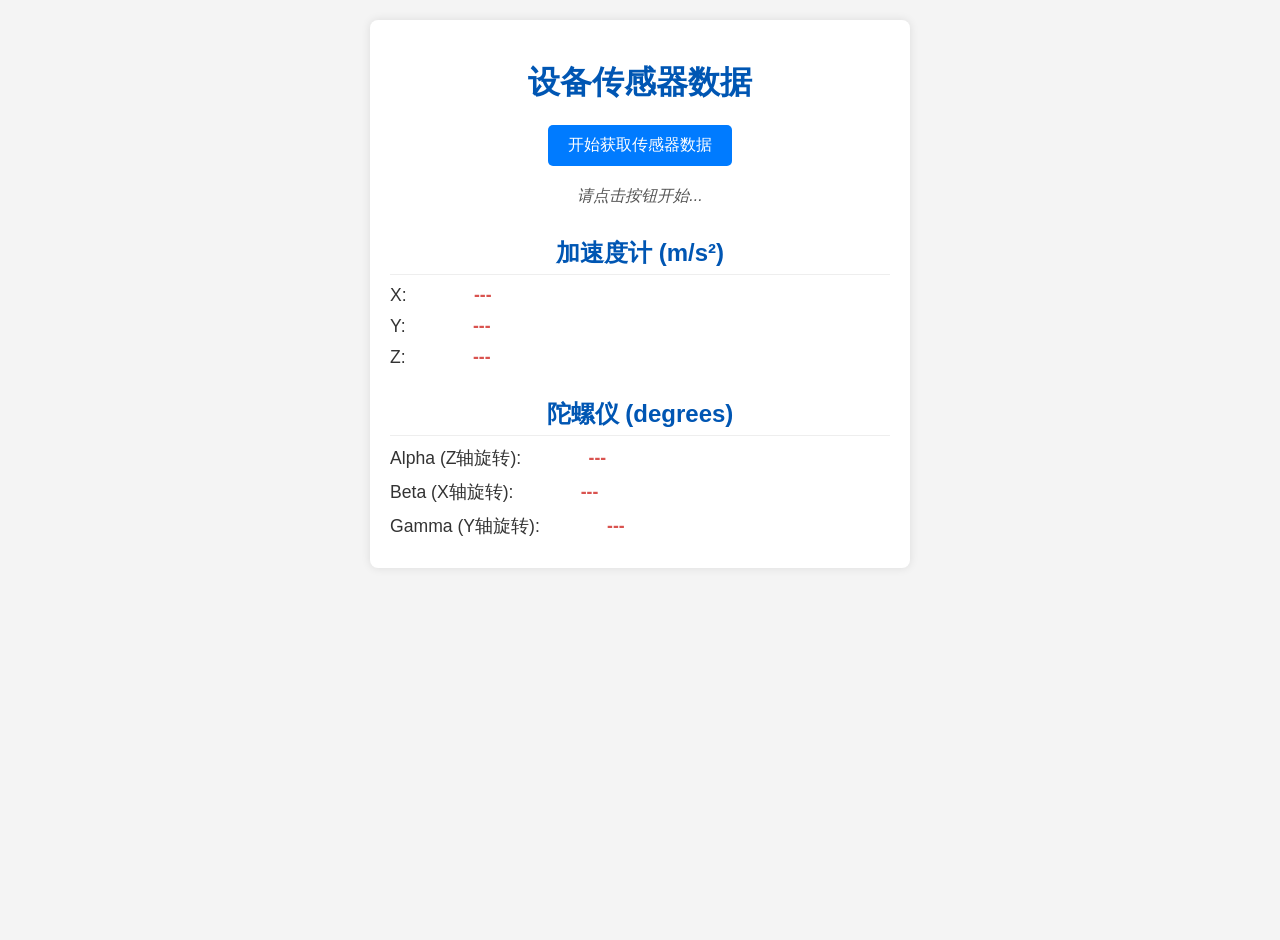
==== www/index.html @ 90c233ae "wip" ====
<!DOCTYPE html>
<html lang="zh-CN">
<head>
    <meta charset="UTF-8">
    <meta name="viewport" content="width=device-width, initial-scale=1.0">
    <title>传感器数据显示</title>
    <link rel="stylesheet" href="style.css">
    <link rel="manifest" href="/manifest.json">
</head>
<body>
    <div class="container">
        <h1>设备传感器数据</h1>

        <button id="startSensors">开始获取传感器数据</button>
        <p id="status">请点击按钮开始...</p>

        <div class="sensor-data">
            <h2>加速度计 (m/s²)</h2>
            <p>X: <span id="accelX">---</span></p>
            <p>Y: <span id="accelY">---</span></p>
            <p>Z: <span id="accelZ">---</span></p>
        </div>

        <div class="sensor-data">
            <h2>陀螺仪 (degrees)</h2>
            <p>Alpha (Z轴旋转): <span id="gyroAlpha">---</span></p>
            <p>Beta (X轴旋转): <span id="gyroBeta">---</span></p>
            <p>Gamma (Y轴旋转): <span id="gyroGamma">---</span></p>
        </div>
    </div>

    <script src="script.js"></script>
</body>
</html>
---- www/style.css ----
body {
    font-family: Arial, sans-serif;
    margin: 0;
    padding: 20px;
    background-color: #f4f4f4;
    color: #333;
    display: flex;
    justify-content: center;
    align-items: flex-start; /* Align to top */
    min-height: 100vh;
}

.container {
    background-color: #fff;
    padding: 20px;
    border-radius: 8px;
    box-shadow: 0 0 10px rgba(0, 0, 0, 0.1);
    max-width: 500px;
    width: 100%;
}

h1, h2 {
    text-align: center;
    color: #0056b3;
}

h1 {
    margin-bottom: 20px;
}

h2 {
    margin-top: 30px;
    margin-bottom: 10px;
    border-bottom: 1px solid #eee;
    padding-bottom: 5px;
}

.sensor-data p {
    margin: 10px 0;
    font-size: 1.1em;
}

.sensor-data span {
    font-weight: bold;
    color: #d9534f;
    min-width: 80px; /* Ensure consistent width for numbers */
    display: inline-block; /* For min-width to take effect */
    text-align: right; /* Align numbers to the right */
    padding-right: 10px; /* Spacing */
}

#startSensors {
    display: block;
    margin: 20px auto;
    padding: 10px 20px;
    font-size: 1em;
    color: #fff;
    background-color: #007bff;
    border: none;
    border-radius: 5px;
    cursor: pointer;
    transition: background-color 0.3s ease;
}

#startSensors:hover {
    background-color: #0056b3;
}

#status {
    text-align: center;
    margin-top: 15px;
    font-style: italic;
    color: #555;
}
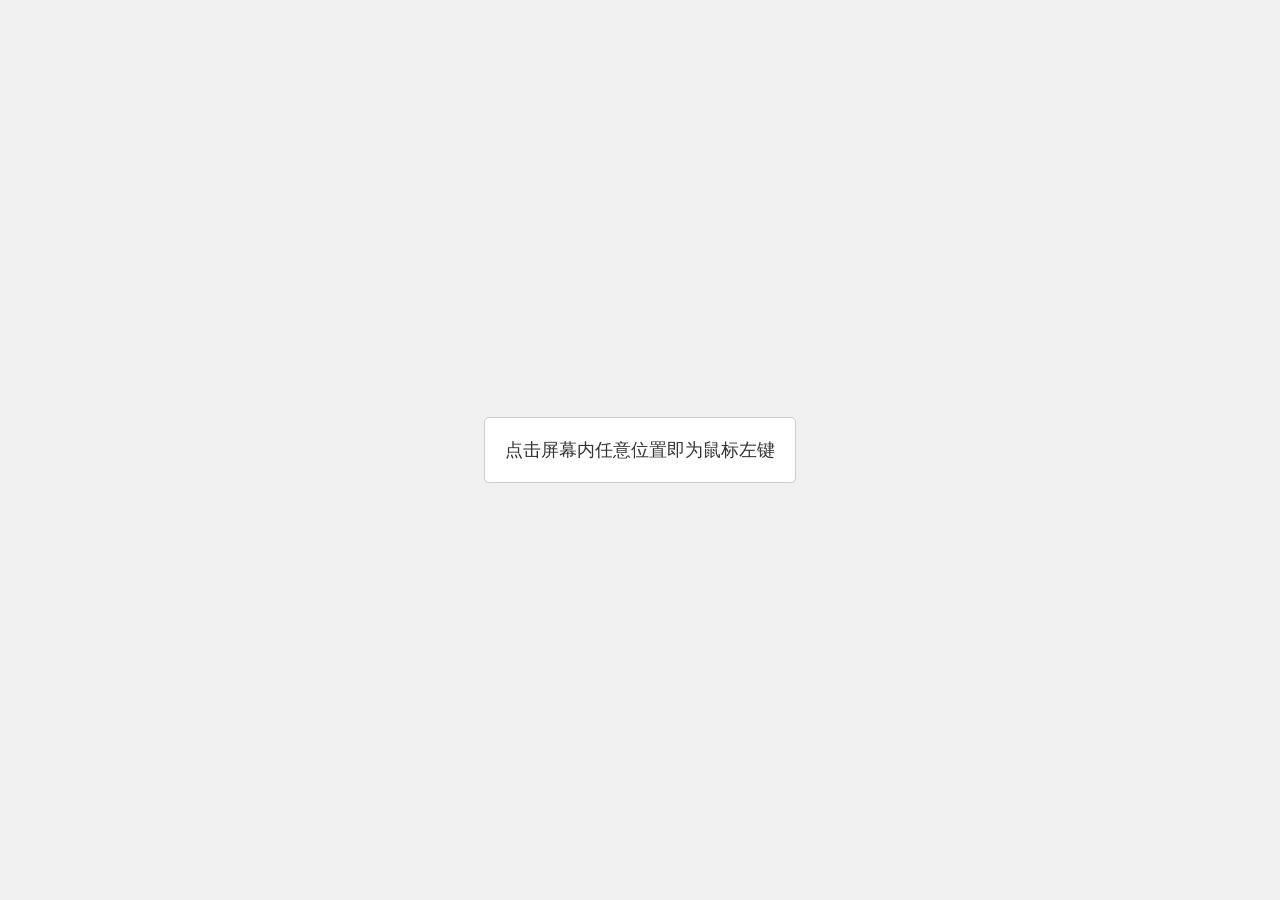
==== commit 2b1bb851: "" ====
--- a/www/index.html
+++ b/www/index.html
@@ -1,34 +1,42 @@
-<!DOCTYPE html>
-<html lang="zh-CN">
-<head>
-    <meta charset="UTF-8">
-    <meta name="viewport" content="width=device-width, initial-scale=1.0">
-    <title>传感器数据显示</title>
-    <link rel="stylesheet" href="style.css">
-    <link rel="manifest" href="/manifest.json">
-</head>
-<body>
-    <div class="container">
-        <h1>设备传感器数据</h1>
-
-        <button id="startSensors">开始获取传感器数据</button>
-        <p id="status">请点击按钮开始...</p>
-
-        <div class="sensor-data">
-            <h2>加速度计 (m/s²)</h2>
-            <p>X: <span id="accelX">---</span></p>
-            <p>Y: <span id="accelY">---</span></p>
-            <p>Z: <span id="accelZ">---</span></p>
-        </div>
-
-        <div class="sensor-data">
-            <h2>陀螺仪 (degrees)</h2>
-            <p>Alpha (Z轴旋转): <span id="gyroAlpha">---</span></p>
-            <p>Beta (X轴旋转): <span id="gyroBeta">---</span></p>
-            <p>Gamma (Y轴旋转): <span id="gyroGamma">---</span></p>
-        </div>
-    </div>
-
-    <script src="script.js"></script>
-</body>
+<!DOCTYPE html>
+<html lang="zh-CN">
+<head>
+    <meta charset="UTF-8">
+    <meta name="viewport" content="width=device-width, initial-scale=1.0">
+    <title>点击屏幕任意位置</title>
+    <style>
+        /* 使用Flexbox布局实现文字在屏幕中间绝对居中 */
+        body {
+            margin: auto;
+            /* 设置body高度为100%的视口高度 */
+            height: 100vh;
+            /* 设置为弹性布局 */
+            display: flex;
+            /* 水平居中 */
+            justify-content: center;
+            /* 垂直居中 */
+            align-items: center;
+            /* 设置背景颜色（可选） */
+            background-color: #f0f0f0;
+            /* 设置字体（可选） */
+            font-family: sans-serif;
+            /* 设置光标样式为手型（提示可点击） */
+            cursor: pointer;
+            overflow: hidden;
+        }
+        /* 可以给文字加点样式让它更明显 */
+        #hintText {
+            font-size: 18px;
+            color: #333;
+            padding: 20px;
+            border: 1px solid #ccc;
+            border-radius: 5px;
+            background-color: #fff;
+        }
+    </style>
+</head>
+<body id="body">
+    <div id="hintText">点击屏幕内任意位置即为鼠标左键</div>
+    <script src="script.js"></script>
+</body>
 </html>
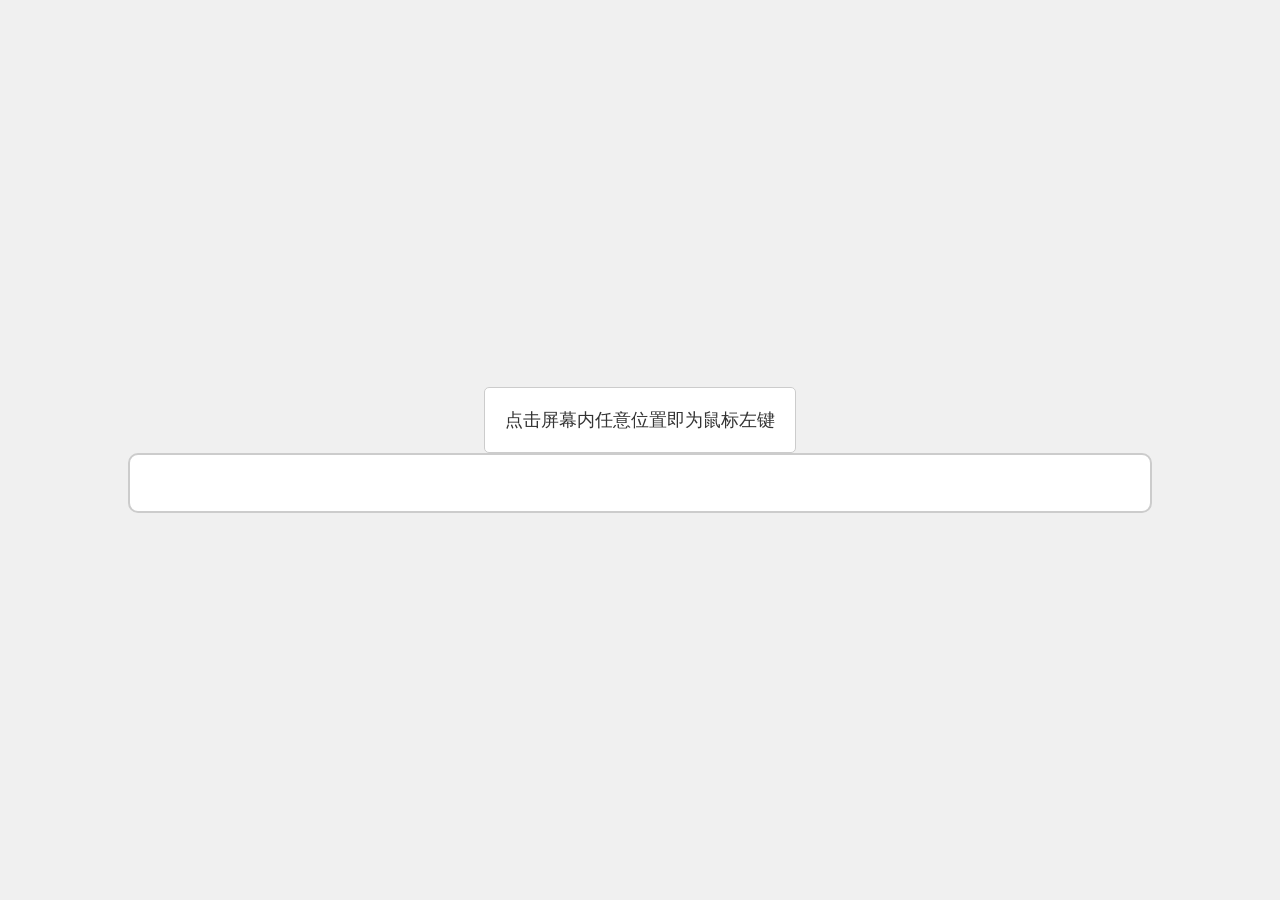
==== commit c70aff25: "添加输入" ====
--- a/www/index.html
+++ b/www/index.html
@@ -23,6 +23,8 @@
             /* 设置光标样式为手型（提示可点击） */
             cursor: pointer;
             overflow: hidden;
+            flex: 1;
+            flex-direction: column;
         }
         /* 可以给文字加点样式让它更明显 */
         #hintText {
@@ -33,10 +35,21 @@
             border-radius: 5px;
             background-color: #fff;
         }
+        #inputText {
+            width: 80%; /* 宽度占视口宽度的80% */
+            height: 60px; /* 设置绝对高度 */
+            padding: 16px 20px; /* 增加内边距，使触摸区域更大 */
+            font-size: 24px; /* 增大字体 */
+            box-sizing: border-box; /* 确保padding不影响总宽度 */
+            border: 2px solid #ccc; /* 更粗的边框便于识别 */
+            border-radius: 10px; /* 圆角 */
+            text-align: center; /* 文字居中 */
+        }
     </style>
 </head>
 <body id="body">
     <div id="hintText">点击屏幕内任意位置即为鼠标左键</div>
+    <input id="inputText"></input>
     <script src="script.js"></script>
 </body>
 </html>
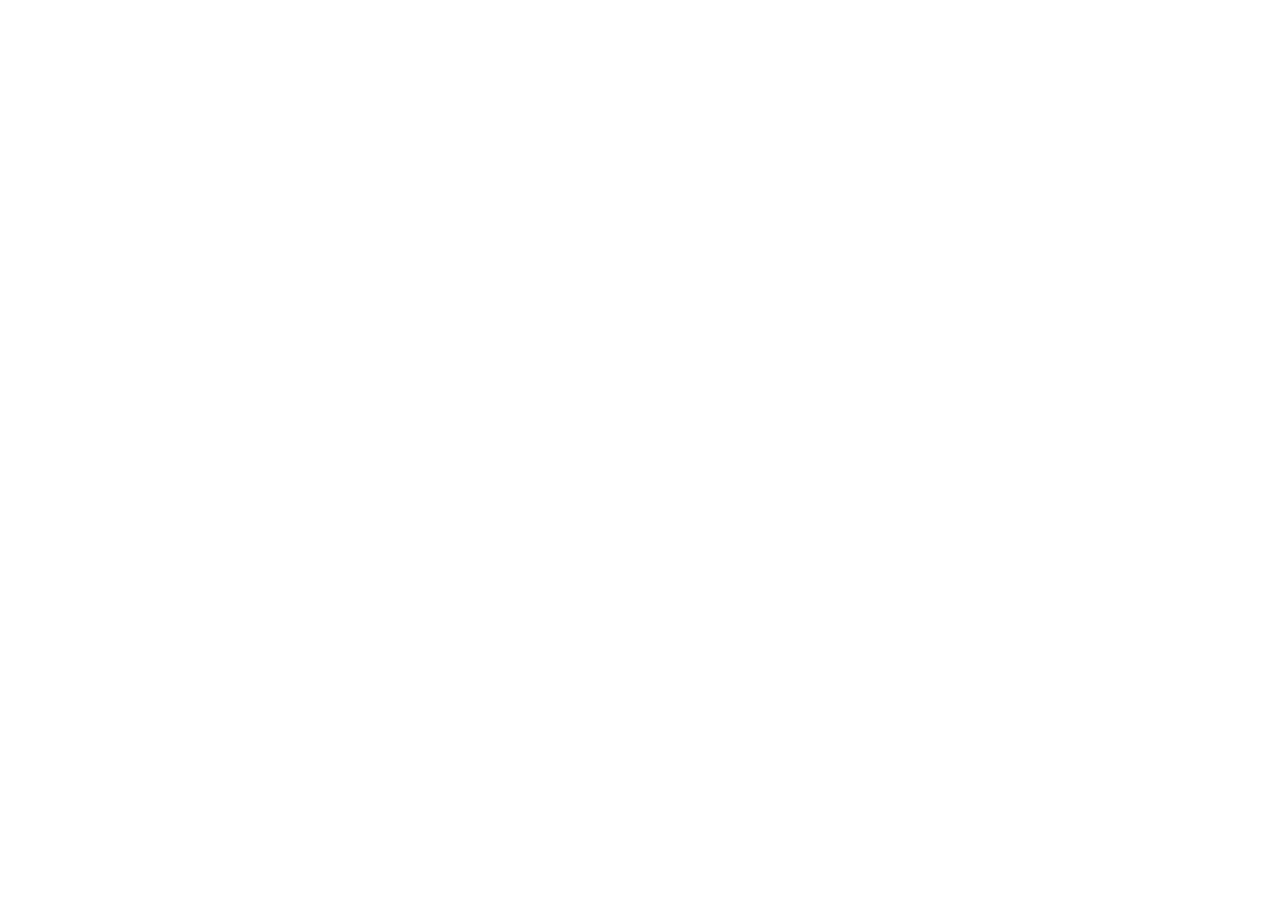
==== commit 19be8754: "idk" ====
--- a/www/index.html
+++ b/www/index.html
@@ -1,55 +1 @@
-<!DOCTYPE html>
-<html lang="zh-CN">
-<head>
-    <meta charset="UTF-8">
-    <meta name="viewport" content="width=device-width, initial-scale=1.0">
-    <title>点击屏幕任意位置</title>
-    <style>
-        /* 使用Flexbox布局实现文字在屏幕中间绝对居中 */
-        body {
-            margin: auto;
-            /* 设置body高度为100%的视口高度 */
-            height: 100vh;
-            /* 设置为弹性布局 */
-            display: flex;
-            /* 水平居中 */
-            justify-content: center;
-            /* 垂直居中 */
-            align-items: center;
-            /* 设置背景颜色（可选） */
-            background-color: #f0f0f0;
-            /* 设置字体（可选） */
-            font-family: sans-serif;
-            /* 设置光标样式为手型（提示可点击） */
-            cursor: pointer;
-            overflow: hidden;
-            flex: 1;
-            flex-direction: column;
-        }
-        /* 可以给文字加点样式让它更明显 */
-        #hintText {
-            font-size: 18px;
-            color: #333;
-            padding: 20px;
-            border: 1px solid #ccc;
-            border-radius: 5px;
-            background-color: #fff;
-        }
-        #inputText {
-            width: 80%; /* 宽度占视口宽度的80% */
-            height: 60px; /* 设置绝对高度 */
-            padding: 16px 20px; /* 增加内边距，使触摸区域更大 */
-            font-size: 24px; /* 增大字体 */
-            box-sizing: border-box; /* 确保padding不影响总宽度 */
-            border: 2px solid #ccc; /* 更粗的边框便于识别 */
-            border-radius: 10px; /* 圆角 */
-            text-align: center; /* 文字居中 */
-        }
-    </style>
-</head>
-<body id="body">
-    <div id="hintText">点击屏幕内任意位置即为鼠标左键</div>
-    <input id="inputText"></input>
-    <script src="script.js"></script>
-</body>
-</html>+<!doctype html><html lang="zh"><head><meta charset="utf-8"/><link rel="icon" href="https://avemujica.bang-dream.com/wordpress/wp-content/themes/avemujica/img/moon-r.svg" type="image/svg+xml"><meta name="viewport" content="width=device-width,initial-scale=1"/><meta name="theme-color" content="#000000"/><meta name="description" content="博客, 碎碎念, bilibili封面提取工具, 数制转换器"/><link rel="apple-touch-icon" href="/logo192.png"/><link rel="manifest" href="/manifest.json"/><title>月桂树</title><script defer="defer" src="/static/js/main.313c9008.js"></script><link href="/static/css/main.172dc5ce.css" rel="stylesheet"></head><body><noscript>You need to enable JavaScript to run this app.</noscript><noscript>显然，你没有允许JavaScript的运行，而这个网站是通过react构建的。</noscript><div id="root"></div></body></html>
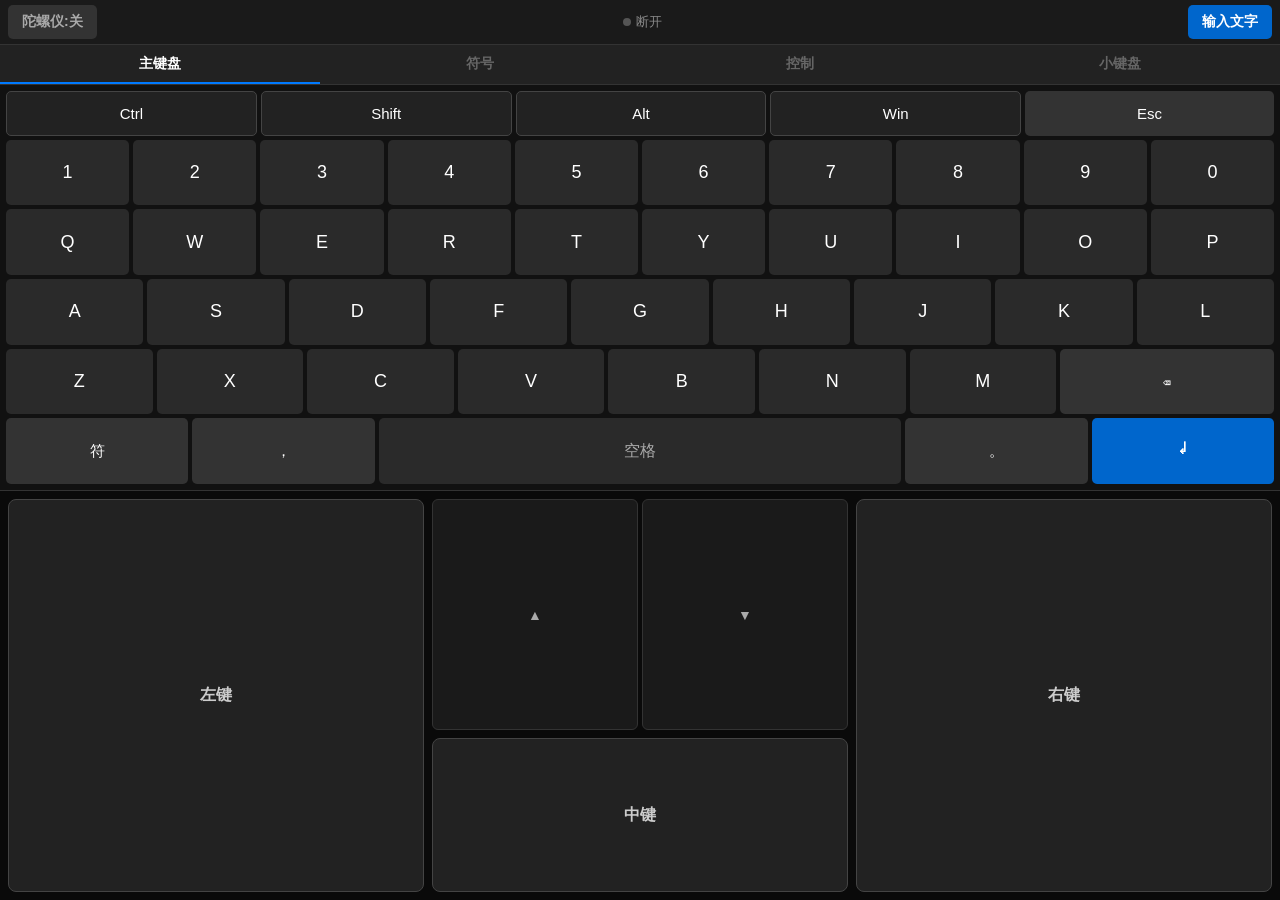
==== commit b6b7e57d: "GLM5不是来帮我的，是来折磨我的" ====
--- a/www/index.html
+++ b/www/index.html
@@ -1 +1,458 @@
-<!doctype html><html lang="zh"><head><meta charset="utf-8"/><link rel="icon" href="https://avemujica.bang-dream.com/wordpress/wp-content/themes/avemujica/img/moon-r.svg" type="image/svg+xml"><meta name="viewport" content="width=device-width,initial-scale=1"/><meta name="theme-color" content="#000000"/><meta name="description" content="博客, 碎碎念, bilibili封面提取工具, 数制转换器"/><link rel="apple-touch-icon" href="/logo192.png"/><link rel="manifest" href="/manifest.json"/><title>月桂树</title><script defer="defer" src="/static/js/main.313c9008.js"></script><link href="/static/css/main.172dc5ce.css" rel="stylesheet"></head><body><noscript>You need to enable JavaScript to run this app.</noscript><noscript>显然，你没有允许JavaScript的运行，而这个网站是通过react构建的。</noscript><div id="root"></div></body></html>+<!DOCTYPE html>
+<html lang="zh-CN">
+<head>
+    <meta charset="UTF-8">
+    <meta name="viewport" content="width=device-width, initial-scale=1.0, maximum-scale=1.0, user-scalable=no">
+    <title>PC 远程控制台 Pro</title>
+    <style>
+        /* --- 全局布局 --- */
+        * { box-sizing: border-box; -webkit-tap-highlight-color: transparent; }
+        body {
+            margin: 0; padding: 0; height: 100vh; width: 100vw;
+            background-color: #111; color: #ddd;
+            font-family: -apple-system, BlinkMacSystemFont, "Segoe UI", Roboto, Helvetica, Arial, sans-serif;
+            display: flex; flex-direction: column; overflow: hidden;
+            touch-action: manipulation;
+        }
+
+        /* --- 1. 顶栏 --- */
+        .header {
+            height: 45px; min-height: 45px;
+            background: #1a1a1a; border-bottom: 1px solid #333;
+            display: flex; justify-content: space-between; align-items: center;
+            padding: 0 8px; z-index: 10;
+        }
+        .header-btn {
+            background: #333; border: none; color: #aaa;
+            padding: 8px 14px; border-radius: 5px; font-size: 14px; font-weight: bold;
+            cursor: pointer;
+        }
+        .header-btn.active { background: #00aa00; color: white; }
+        .header-btn.input-mode { background: #0066cc; color: white; }
+        .status-info { font-size: 13px; color: #888; text-align: center; display: flex; align-items: center; gap: 5px; }
+        .status-dot { display: inline-block; width: 8px; height: 8px; background: #555; border-radius: 50%; }
+        .status-dot.on { background: #0f0; box-shadow: 0 0 5px #0f0; }
+
+        /* --- 2. 输入法层 --- */
+        .input-overlay {
+            position: fixed; top: 0; left: 0; right: 0; bottom: 0;
+            background: rgba(0,0,0,0.95); z-index: 200;
+            display: none; flex-direction: column; justify-content: center; padding: 20px;
+        }
+        .input-overlay.visible { display: flex; }
+        #hiddenInput { width: 100%; padding: 15px; font-size: 18px; border: 1px solid #555; background: #222; color: white; border-radius: 5px; margin-bottom: 15px; outline: none; }
+        .btn-row { display: flex; gap: 10px; }
+        .btn-row button { flex: 1; padding: 15px; font-size: 18px; border: none; border-radius: 5px; font-weight: bold; cursor: pointer; }
+        .btn-cancel { background: #444; color: #aaa; }
+        .btn-send { background: #007aff; color: white; }
+
+        /* --- 3. 标签导航 --- */
+        .tab-nav {
+            height: 40px; min-height: 40px;
+            background: #222; display: flex; border-bottom: 1px solid #333;
+        }
+        .tab-btn {
+            flex: 1; background: transparent; border: none; color: #666;
+            font-size: 14px; font-weight: bold; border-bottom: 2px solid transparent; cursor: pointer;
+            transition: all 0.2s;
+        }
+        .tab-btn.active { color: #fff; border-bottom-color: #007aff; }
+
+        /* --- 4. 键盘主区域 --- */
+        .keyboard-container {
+            height: 45vh; 
+            display: flex; flex-direction: column;
+            padding: 4px;
+            position: relative;
+        }
+
+        /* --- 按键通用样式 --- */
+        .key {
+            display: flex; justify-content: center; align-items: center;
+            background: #2a2a2a; color: white;
+            border: none; border-radius: 5px;
+            font-size: 18px; font-weight: 500;
+            margin: 2px;
+            cursor: pointer; user-select: none;
+            transition: background 0.1s;
+        }
+        .key:active { background: #444; transform: scale(0.98); }
+        .key-func { background: #333; font-size: 15px; }
+        .key-modifier { background: #222; border: 1px solid #444; font-size: 15px; }
+        .key-modifier.active { background: #ff9500; color: black; border-color: #ff9500; }
+        .key-action { background: #0066cc; font-size: 16px; font-weight: bold; }
+        .key-space { font-size: 16px; color: #aaa; }
+        
+        .page { display: none; height: 100%; flex-direction: column; width: 100%; }
+        .page.active { display: flex; }
+
+        /* --- 主键盘布局 --- */
+        #page-main .row { display: flex; justify-content: center; flex: 1; width: 100%; }
+        #page-main .key { flex: 1; }
+        #page-main .key-wide { flex: 1.5; }
+        #page-main .key-space { flex: 3; }
+
+        /* --- 符号键盘布局 --- */
+        #page-symbol .row { display: flex; justify-content: center; flex: 1; width: 100%; }
+        #page-symbol .key { flex: 1; font-size: 16px; }
+
+        /* --- 小键盘网格 --- */
+        .numpad-grid { display: grid; grid-template-columns: repeat(4, 1fr); grid-template-rows: repeat(5, 1fr); gap: 4px; height: 100%; }
+        .num-add { grid-row: span 2; }
+        .num-enter { grid-row: span 2; }
+        .num-zero { grid-column: span 2; }
+
+        /* --- 控制键页面 --- */
+        .func-grid { display: flex; flex-direction: column; flex: 1; gap: 4px; }
+        .func-grid .row { display: flex; flex: 1; gap: 4px; }
+        .func-grid .key { flex: 1; margin: 0; }
+        .arrows-box { display: grid; grid-template-columns: repeat(3, 1fr); grid-template-rows: repeat(2, 1fr); gap: 4px; margin-top: auto; padding: 10px; height: 40%; }
+        .arrow-up { grid-column: 2; grid-row: 1; }
+        .arrow-left { grid-column: 1; grid-row: 2; }
+        .arrow-down { grid-column: 2; grid-row: 2; }
+        .arrow-right { grid-column: 3; grid-row: 2; }
+
+        /* --- 5. 底部鼠标控制区 (修正布局) --- */
+        .mouse-area {
+            flex: 1; /* 填满剩余空间 */
+            background: #0a0a0a;
+            border-top: 1px solid #333;
+            padding: 8px;
+        }
+        
+        /* 修正后的 Grid：3列 2行 */
+        .mouse-grid {
+            display: grid;
+            grid-template-columns: repeat(3, 1fr);
+            grid-template-rows: 1.2fr 0.8fr; /* 中键所在的行略高 (60%)，滚轮行略矮 (40%) */
+            gap: 8px;
+            height: 100%;
+        }
+
+        .mouse-btn {
+            background: #222;
+            border: 1px solid #444;
+            color: #ccc;
+            font-size: 16px;
+            font-weight: bold;
+            border-radius: 8px;
+            display: flex;
+            align-items: center;
+            justify-content: center;
+            cursor: pointer;
+            user-select: none;
+            transition: all 0.1s;
+            margin: 0; /* 重置 margin */
+        }
+
+        .mouse-btn:active {
+            background: #007aff;
+            color: white;
+            border-color: #007aff;
+            transform: scale(0.98);
+        }
+
+        /* 布局定位 */
+        .mouse-left { grid-column: 1; grid-row: 1 / 3; } /* 左键：跨两行 */
+        .mouse-right { grid-column: 3; grid-row: 1 / 3; } /* 右键：跨两行 */
+        
+        /* 中键：位于中间列第一行 */
+        .mouse-middle { grid-column: 2; grid-row: 2; } 
+
+        /* 滚轮容器：位于中间列第二行 */
+        .wheel-container {
+            grid-column: 2; grid-row: 1;
+            display: flex;
+            gap: 4px;
+        }
+        
+        .wheel-btn {
+            flex: 1;
+            background: #1a1a1a;
+            border: 1px solid #333;
+            color: #aaa;
+            border-radius: 6px;
+            font-size: 14px;
+            display: flex;
+            align-items: center;
+            justify-content: center;
+            cursor: pointer;
+        }
+        .wheel-btn:active { background: #333; color: white; }
+
+    </style>
+</head>
+<body>
+
+    <!-- 1. 顶栏 -->
+    <div class="header">
+        <button id="mouseBtn" class="header-btn">陀螺仪:关</button>
+        <div class="status-info">
+            <span class="status-dot" id="statusDot"></span>
+            <span id="statusText">连接中</span>
+        </div>
+        <button id="inputBtn" class="header-btn input-mode">输入文字</button>
+    </div>
+
+    <!-- 2. 输入法覆盖层 -->
+    <div class="input-overlay" id="inputOverlay">
+        <input type="text" id="hiddenInput" placeholder="输入中文后点击发送...">
+        <div class="btn-row">
+            <button id="cancelBtn" class="btn-cancel">取消</button>
+            <button id="sendBtn" class="btn-send">发送</button>
+        </div>
+    </div>
+
+    <!-- 3. 标签导航 -->
+    <div class="tab-nav">
+        <button class="tab-btn active" data-tab="main">主键盘</button>
+        <button class="tab-btn" data-tab="symbol">符号</button>
+        <button class="tab-btn" data-tab="func">控制</button>
+        <button class="tab-btn" data-tab="numpad">小键盘</button>
+    </div>
+
+    <!-- 4. 键盘区域 -->
+    <div class="keyboard-container">
+        <!-- 页面内容保持不变，略... -->
+        <div id="page-main" class="page active">
+            <div class="row" style="flex: 0.7;">
+                <button class="key key-modifier" data-key="Control">Ctrl</button>
+                <button class="key key-modifier" data-key="Shift">Shift</button>
+                <button class="key key-modifier" data-key="Alt">Alt</button>
+                <button class="key key-modifier" data-key="Meta">Win</button>
+                <button class="key key-func" data-key="Escape">Esc</button>
+            </div>
+            <div class="row" id="row-num"></div>
+            <div class="row">
+                <button class="key" data-key="q">Q</button><button class="key" data-key="w">W</button><button class="key" data-key="e">E</button>
+                <button class="key" data-key="r">R</button><button class="key" data-key="t">T</button><button class="key" data-key="y">Y</button>
+                <button class="key" data-key="u">U</button><button class="key" data-key="i">I</button><button class="key" data-key="o">O</button>
+                <button class="key" data-key="p">P</button>
+            </div>
+            <div class="row">
+                <button class="key" data-key="a">A</button><button class="key" data-key="s">S</button><button class="key" data-key="d">D</button>
+                <button class="key" data-key="f">F</button><button class="key" data-key="g">G</button><button class="key" data-key="h">H</button>
+                <button class="key" data-key="j">J</button><button class="key" data-key="k">K</button><button class="key" data-key="l">L</button>
+            </div>
+            <div class="row">
+                <button class="key" data-key="z">Z</button><button class="key" data-key="x">X</button><button class="key" data-key="c">C</button>
+                <button class="key" data-key="v">V</button><button class="key" data-key="b">B</button><button class="key" data-key="n">N</button>
+                <button class="key" data-key="m">M</button>
+                <button class="key key-func key-wide" data-key="Backspace">⌫</button>
+            </div>
+            <div class="row">
+                <button class="key key-func" data-action="toggle-symbol">符</button>
+                <button class="key key-func" data-key=",">，</button>
+                <button class="key key-space" data-key=" ">空格</button>
+                <button class="key key-func" data-key=".">。</button>
+                <button class="key key-action" data-key="Enter">↵</button>
+            </div>
+        </div>
+
+        <div id="page-symbol" class="page">
+             <!-- 符号页内容... 同上一次代码 -->
+             <div class="row"> <button class="key" data-key=",">,</button><button class="key" data-key=".">.</button><button class="key" data-key="?">?</button><button class="key" data-key="!">!</button><button class="key" data-key="\">\</button><button class="key" data-key=":">:</button><button class="key" data-key=";">;</button><button class="key" data-key="&quot;">"</button><button class="key" data-key="&quot;">"</button><button class="key" data-key="…">…</button> </div>
+             <div class="row"> <button class="key" data-key="(">(</button><button class="key" data-key=")">)</button><button class="key" data-key="[">[</button><button class="key" data-key="]">]</button><button class="key" data-key="{">{</button><button class="key" data-key="}">}</button><button class="key" data-key="<">&lt;</button><button class="key" data-key=">">&lt;</button><button class="key" data-key="「">「</button><button class="key" data-key="」">」</button> </div>
+             <div class="row"> <button class="key" data-key="@">@</button><button class="key" data-key="#">#</button><button class="key" data-key="%">%</button><button class="key" data-key="&">&</button><button class="key" data-key="*">*</button><button class="key" data-key="+">+</button><button class="key" data-key="-">-</button><button class="key" data-key="=">=</button><button class="key" data-key="_">_</button><button class="key" data-key="|">|</button> </div>
+             <div class="row"> <button class="key" data-key="~">~</button><button class="key" data-key="`">`</button><button class="key" data-key="^">^</button><button class="key" data-key="\\">\</button><button class="key" data-key="/">/</button><button class="key" data-key="$">$</button><button class="key" data-key="￥">￥</button><button class="key" data-key="€">€</button><button class="key" data-key="'">'</button><button class="key key-func" data-key="Backspace">⌫</button> </div>
+             <div class="row"> <button class="key key-func" data-action="toggle-main">ABC</button><button class="key key-func" data-key=" ">空格</button><button class="key key-action key-wide" data-key="Enter">↵</button> </div>
+        </div>
+
+        <div id="page-func" class="page">
+             <!-- 控制页内容... 同上一次代码 -->
+             <div class="func-grid">
+                <div class="row"> <button class="key key-func" data-key="F1">F1</button> <button class="key key-func" data-key="F2">F2</button> <button class="key key-func" data-key="F3">F3</button> <button class="key key-func" data-key="F4">F4</button> <button class="key key-func" data-key="F5">F5</button> </div>
+                <div class="row"> <button class="key key-func" data-key="F6">F6</button> <button class="key key-func" data-key="F7">F7</button> <button class="key key-func" data-key="F8">F8</button> <button class="key key-func" data-key="F9">F9</button> <button class="key key-func" data-key="F10">F10</button> </div>
+                <div class="row"> <button class="key key-func" data-key="F11">F11</button> <button class="key key-func" data-key="F12">F12</button> <button class="key key-func" data-key="PrintScreen">PrtSc</button> <button class="key key-func" data-key="ScrollLock">ScrLk</button> <button class="key key-func" data-key="Pause">Pause</button> </div>
+                <div class="row" style="margin-top: 10px;"> <button class="key key-func" data-key="Insert">Ins</button> <button class="key key-func" data-key="Home">Home</button> <button class="key key-func" data-key="PageUp">PgUp</button> </div>
+                <div class="row"> <button class="key key-func" data-key="Delete">Del</button> <button class="key key-func" data-key="End">End</button> <button class="key key-func" data-key="PageDown">PgDn</button> </div>
+                <div class="arrows-box"> <button class="key arrow-up" data-key="ArrowUp">↑</button> <button class="key arrow-left" data-key="ArrowLeft">←</button> <button class="key arrow-down" data-key="ArrowDown">↓</button> <button class="key arrow-right" data-key="ArrowRight">→</button> </div>
+             </div>
+        </div>
+
+        <div id="page-numpad" class="page">
+             <!-- 小键盘内容... 同上一次代码 -->
+             <div class="numpad-grid"> <button class="key key-func" data-key="NumLock">Num</button> <button class="key key-func" data-key="Divide">/</button> <button class="key key-func" data-key="Multiply">*</button> <button class="key key-func" data-key="Subtract">-</button> <button class="key" data-key="7">7</button> <button class="key" data-key="8">8</button> <button class="key" data-key="9">9</button> <button class="key key-action num-add" data-key="Add">+</button> <button class="key" data-key="4">4</button> <button class="key" data-key="5">5</button> <button class="key" data-key="6">6</button> <button class="key" data-key="1">1</button> <button class="key" data-key="2">2</button> <button class="key" data-key="3">3</button> <button class="key key-action num-enter" data-key="Enter">↵</button> <button class="key num-zero" data-key="0">0</button> <button class="key" data-key="Decimal">.</button> </div>
+        </div>
+    </div>
+
+    <!-- 5. 底部鼠标控制区 (结构修正) -->
+    <div class="mouse-area">
+        <div class="mouse-grid">
+            <!-- 左键：跨行 -->
+            <button class="mouse-btn mouse-left" data-mouse="left">左键</button>
+            
+            <!-- 中间列：中键在上 -->
+            <button class="mouse-btn mouse-middle" data-mouse="middle">中键</button>
+            
+            <!-- 中间列：滚轮在下 (容器) -->
+            <div class="wheel-container">
+                <button class="wheel-btn" data-mouse="wheel_up">▲</button>
+                <button class="wheel-btn" data-mouse="wheel_down">▼</button>
+            </div>
+
+            <!-- 右键：跨行 -->
+            <button class="mouse-btn mouse-right" data-mouse="right">右键</button>
+        </div>
+    </div>
+
+    <script>
+        // JS 逻辑与上一次代码一致，无需改动
+        document.addEventListener('DOMContentLoaded', () => {
+            const mouseBtn = document.getElementById('mouseBtn');
+            const inputBtn = document.getElementById('inputBtn');
+            const inputOverlay = document.getElementById('inputOverlay');
+            const hiddenInput = document.getElementById('hiddenInput');
+            const cancelBtn = document.getElementById('cancelBtn');
+            const sendBtn = document.getElementById('sendBtn');
+            const statusDot = document.getElementById('statusDot');
+            const statusText = document.getElementById('statusText');
+            const rowNum = document.getElementById('row-num');
+            const tabBtns = document.querySelectorAll('.tab-btn');
+            const pages = document.querySelectorAll('.page');
+            const keyboardContainer = document.querySelector('.keyboard-container');
+            const mouseArea = document.querySelector('.mouse-area');
+
+            let socket;
+            let isMouseOn = false;
+            let isSymbolMode = false;
+            const activeModifiers = new Set();
+
+            const numbers = ['1', '2', '3', '4', '5', '6', '7', '8', '9', '0'];
+            const symbols = ['!', '@', '#', '$', '%', '^', '&', '*', '(', ')'];
+
+            function renderNumRow() {
+                rowNum.innerHTML = '';
+                const dataSource = isSymbolMode ? symbols : numbers;
+                dataSource.forEach(char => {
+                    const btn = document.createElement('button');
+                    btn.className = 'key';
+                    btn.textContent = char;
+                    btn.dataset.key = char;
+                    rowNum.appendChild(btn);
+                });
+            }
+            renderNumRow();
+
+            function connect() {
+                const wsUrl = 'wss://' + location.host + '/ws';
+                try {
+                    socket = new WebSocket(wsUrl);
+                    socket.onopen = () => { statusDot.classList.add('on'); statusText.textContent = '已连接'; };
+                    socket.onclose = () => { statusDot.classList.remove('on'); statusText.textContent = '断开'; setTimeout(connect, 2000); };
+                    socket.onerror = (e) => console.error("WS Error", e);
+                } catch (e) { console.error("WS failed", e); }
+            }
+            connect();
+
+            function send(data) {
+                if (socket && socket.readyState === WebSocket.OPEN) socket.send(JSON.stringify(data));
+            }
+
+            tabBtns.forEach(btn => {
+                btn.addEventListener('click', () => {
+                    tabBtns.forEach(b => b.classList.remove('active'));
+                    btn.classList.add('active');
+                    const target = btn.dataset.tab;
+                    pages.forEach(p => {
+                        p.classList.remove('active');
+                        if(p.id === `page-${target}`) p.classList.add('active');
+                    });
+                });
+            });
+
+            function handleOrientation(e) {
+                if (!isMouseOn) return;
+                send({ type: 'gyro', alpha: e.alpha, beta: e.beta, gamma: e.gamma });
+            }
+            
+            mouseBtn.addEventListener('click', async () => {
+                if (isMouseOn) {
+                    isMouseOn = false; mouseBtn.textContent = '陀螺仪:关'; mouseBtn.classList.remove('active');
+                    window.removeEventListener('deviceorientation', handleOrientation);
+                } else {
+                    let granted = true;
+                    if (typeof DeviceOrientationEvent !== 'undefined' && typeof DeviceOrientationEvent.requestPermission === 'function') {
+                        try { if (await DeviceOrientationEvent.requestPermission() !== 'granted') granted = false; } catch (e) { granted = false; }
+                    }
+                    if (granted) {
+                        isMouseOn = true; mouseBtn.textContent = '陀螺仪:开'; mouseBtn.classList.add('active');
+                        window.addEventListener('deviceorientation', handleOrientation, true);
+                    } else { alert('需要权限'); }
+                }
+            });
+
+            inputBtn.addEventListener('click', () => { inputOverlay.classList.add('visible'); hiddenInput.focus(); });
+            cancelBtn.addEventListener('click', () => { inputOverlay.classList.remove('visible'); hiddenInput.blur(); });
+            sendBtn.addEventListener('click', () => {
+                if(hiddenInput.value) { send({ type: 'text', text: hiddenInput.value }); hiddenInput.value = ''; }
+                cancelBtn.click();
+            });
+
+            mouseArea.addEventListener('touchstart', (e) => {
+                const btn = e.target.closest('.mouse-btn, .wheel-btn');
+                if (!btn) return;
+                const action = btn.dataset.mouse;
+                if (action === 'left' || action === 'right' || action === 'middle') {
+                    send({ type: 'mouse', action: 'down', button: action });
+                } else if (action === 'wheel_up') send({ type: 'wheel', delta: 1 });
+                else if (action === 'wheel_down') send({ type: 'wheel', delta: -1 });
+            });
+
+            mouseArea.addEventListener('touchend', (e) => {
+                const btn = e.target.closest('.mouse-btn, .wheel-btn');
+                if (!btn) return;
+                const action = btn.dataset.mouse;
+                if (action === 'left' || action === 'right' || action === 'middle') {
+                    send({ type: 'mouse', action: 'up', button: action });
+                }
+            });
+            
+            mouseArea.addEventListener('touchmove', e => e.preventDefault(), { passive: false });
+
+            function clearModifiers() {
+                activeModifiers.forEach(k => {
+                    send({ type: 'key', action: 'up', key: k });
+                    const btn = document.querySelector(`.key-modifier[data-key="${k}"]`);
+                    if(btn) btn.classList.remove('active');
+                });
+                activeModifiers.clear();
+            }
+
+            keyboardContainer.addEventListener('touchstart', (e) => {
+                const keyBtn = e.target.closest('.key');
+                if (!keyBtn) return;
+                keyBtn.style.background = '#555';
+
+                if (keyBtn.dataset.action === 'toggle-symbol') { isSymbolMode = !isSymbolMode; renderNumRow(); return; }
+                if (keyBtn.dataset.action === 'toggle-main') { tabBtns[0].click(); return; }
+
+                const key = keyBtn.dataset.key;
+                if (!key) return;
+
+                if (keyBtn.classList.contains('key-modifier')) {
+                    if (activeModifiers.has(key)) {
+                        activeModifiers.delete(key); send({ type: 'key', action: 'up', key: key }); keyBtn.classList.remove('active');
+                    } else {
+                        activeModifiers.add(key); send({ type: 'key', action: 'down', key: key }); keyBtn.classList.add('active');
+                    }
+                    return;
+                }
+                send({ type: 'key', action: 'down', key: key });
+            }, { passive: true });
+
+            keyboardContainer.addEventListener('touchend', (e) => {
+                const keyBtn = e.target.closest('.key');
+                if (!keyBtn) return;
+                if (!keyBtn.classList.contains('key-modifier')) keyBtn.style.background = '';
+                
+                const key = keyBtn.dataset.key;
+                if (!key || keyBtn.classList.contains('key-modifier')) return;
+
+                send({ type: 'key', action: 'up', key: key });
+                if (activeModifiers.size > 0) setTimeout(clearModifiers, 50);
+            });
+        });
+    </script>
+</body>
+</html>
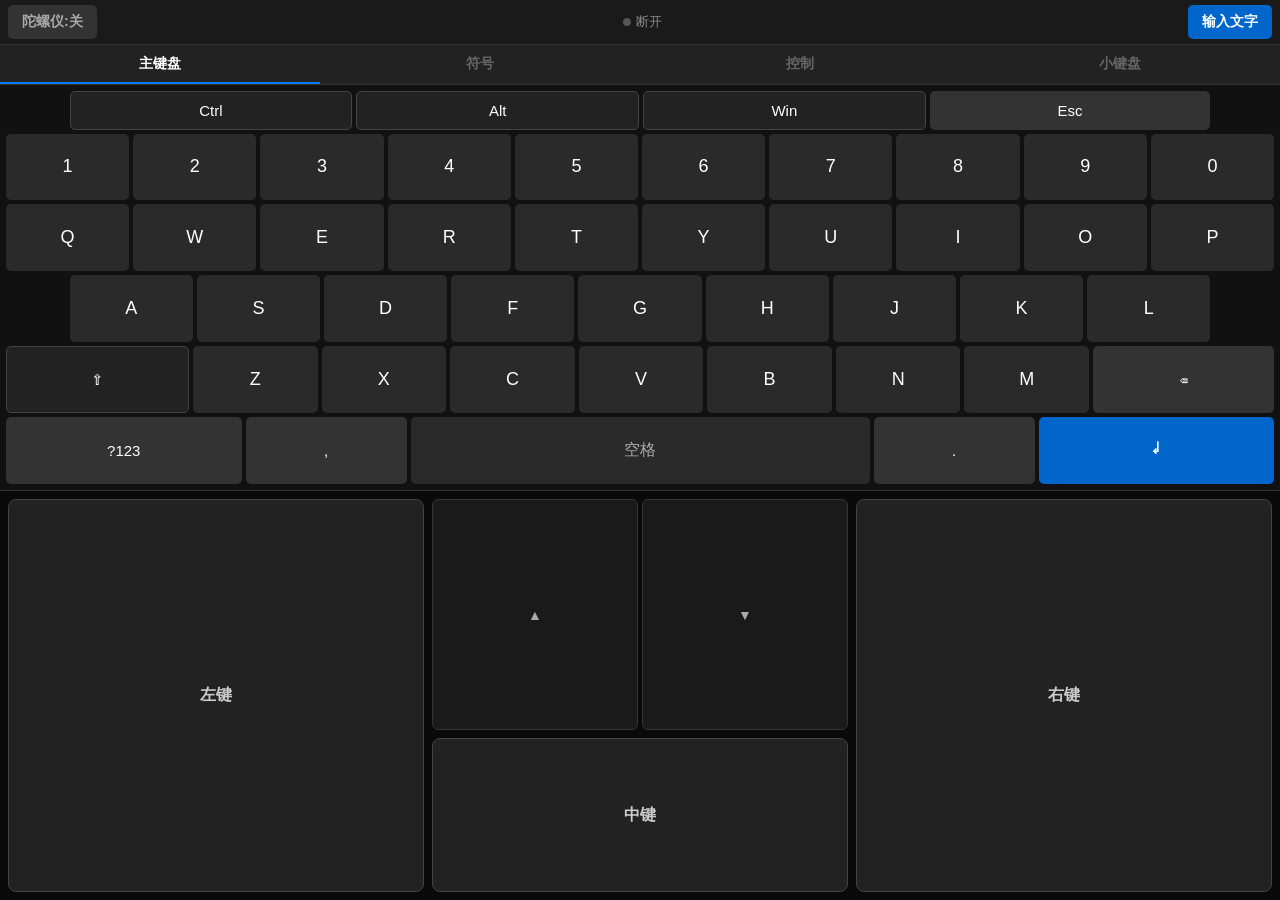
==== commit 1b598b5a: "feat: redesign keyboard layout referencing Google Pinyin and optimize SCP certificate fetching" ====
--- a/www/index.html
+++ b/www/index.html
@@ -215,9 +215,8 @@
     <div class="keyboard-container">
         <!-- 页面内容保持不变，略... -->
         <div id="page-main" class="page active">
-            <div class="row" style="flex: 0.7;">
+            <div class="row" style="flex: 0.6; padding: 0 5%;">
                 <button class="key key-modifier" data-key="Control">Ctrl</button>
-                <button class="key key-modifier" data-key="Shift">Shift</button>
                 <button class="key key-modifier" data-key="Alt">Alt</button>
                 <button class="key key-modifier" data-key="Meta">Win</button>
                 <button class="key key-func" data-key="Escape">Esc</button>
@@ -229,23 +228,24 @@
                 <button class="key" data-key="u">U</button><button class="key" data-key="i">I</button><button class="key" data-key="o">O</button>
                 <button class="key" data-key="p">P</button>
             </div>
-            <div class="row">
+            <div class="row" style="padding: 0 5%;">
                 <button class="key" data-key="a">A</button><button class="key" data-key="s">S</button><button class="key" data-key="d">D</button>
                 <button class="key" data-key="f">F</button><button class="key" data-key="g">G</button><button class="key" data-key="h">H</button>
                 <button class="key" data-key="j">J</button><button class="key" data-key="k">K</button><button class="key" data-key="l">L</button>
             </div>
             <div class="row">
+                <button class="key key-modifier key-wide" data-key="Shift">⇧</button>
                 <button class="key" data-key="z">Z</button><button class="key" data-key="x">X</button><button class="key" data-key="c">C</button>
                 <button class="key" data-key="v">V</button><button class="key" data-key="b">B</button><button class="key" data-key="n">N</button>
                 <button class="key" data-key="m">M</button>
                 <button class="key key-func key-wide" data-key="Backspace">⌫</button>
             </div>
             <div class="row">
-                <button class="key key-func" data-action="toggle-symbol">符</button>
-                <button class="key key-func" data-key=",">，</button>
+                <button class="key key-func key-wide" data-action="toggle-symbol" id="btnToggleSymbol">?123</button>
+                <button class="key key-func" data-key=",">,</button>
                 <button class="key key-space" data-key=" ">空格</button>
-                <button class="key key-func" data-key=".">。</button>
-                <button class="key key-action" data-key="Enter">↵</button>
+                <button class="key key-func" data-key=".">.</button>
+                <button class="key key-action key-wide" data-key="Enter">↵</button>
             </div>
         </div>
 
@@ -424,7 +424,12 @@
                 if (!keyBtn) return;
                 keyBtn.style.background = '#555';
 
-                if (keyBtn.dataset.action === 'toggle-symbol') { isSymbolMode = !isSymbolMode; renderNumRow(); return; }
+                if (keyBtn.dataset.action === 'toggle-symbol') { 
+                    isSymbolMode = !isSymbolMode; 
+                    keyBtn.textContent = isSymbolMode ? 'ABC' : '?123';
+                    renderNumRow(); 
+                    return; 
+                }
                 if (keyBtn.dataset.action === 'toggle-main') { tabBtns[0].click(); return; }
 
                 const key = keyBtn.dataset.key;
